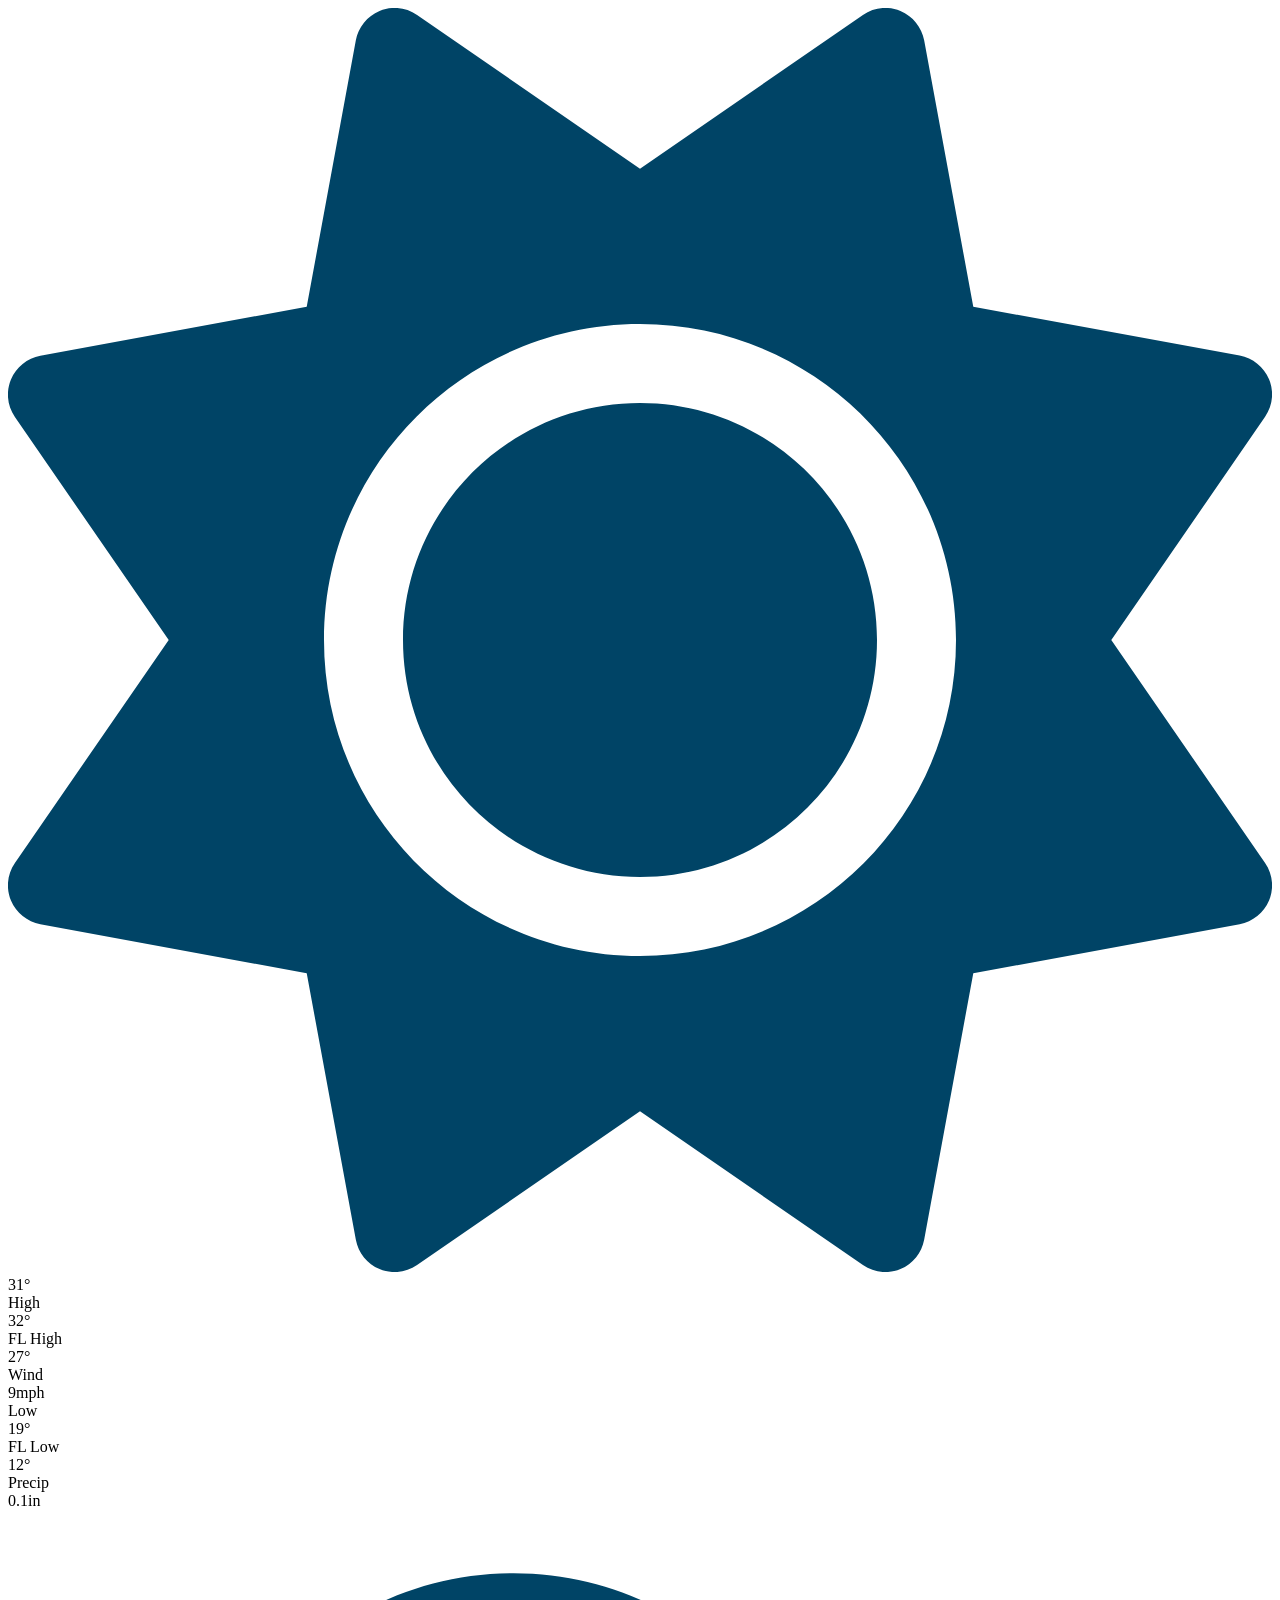
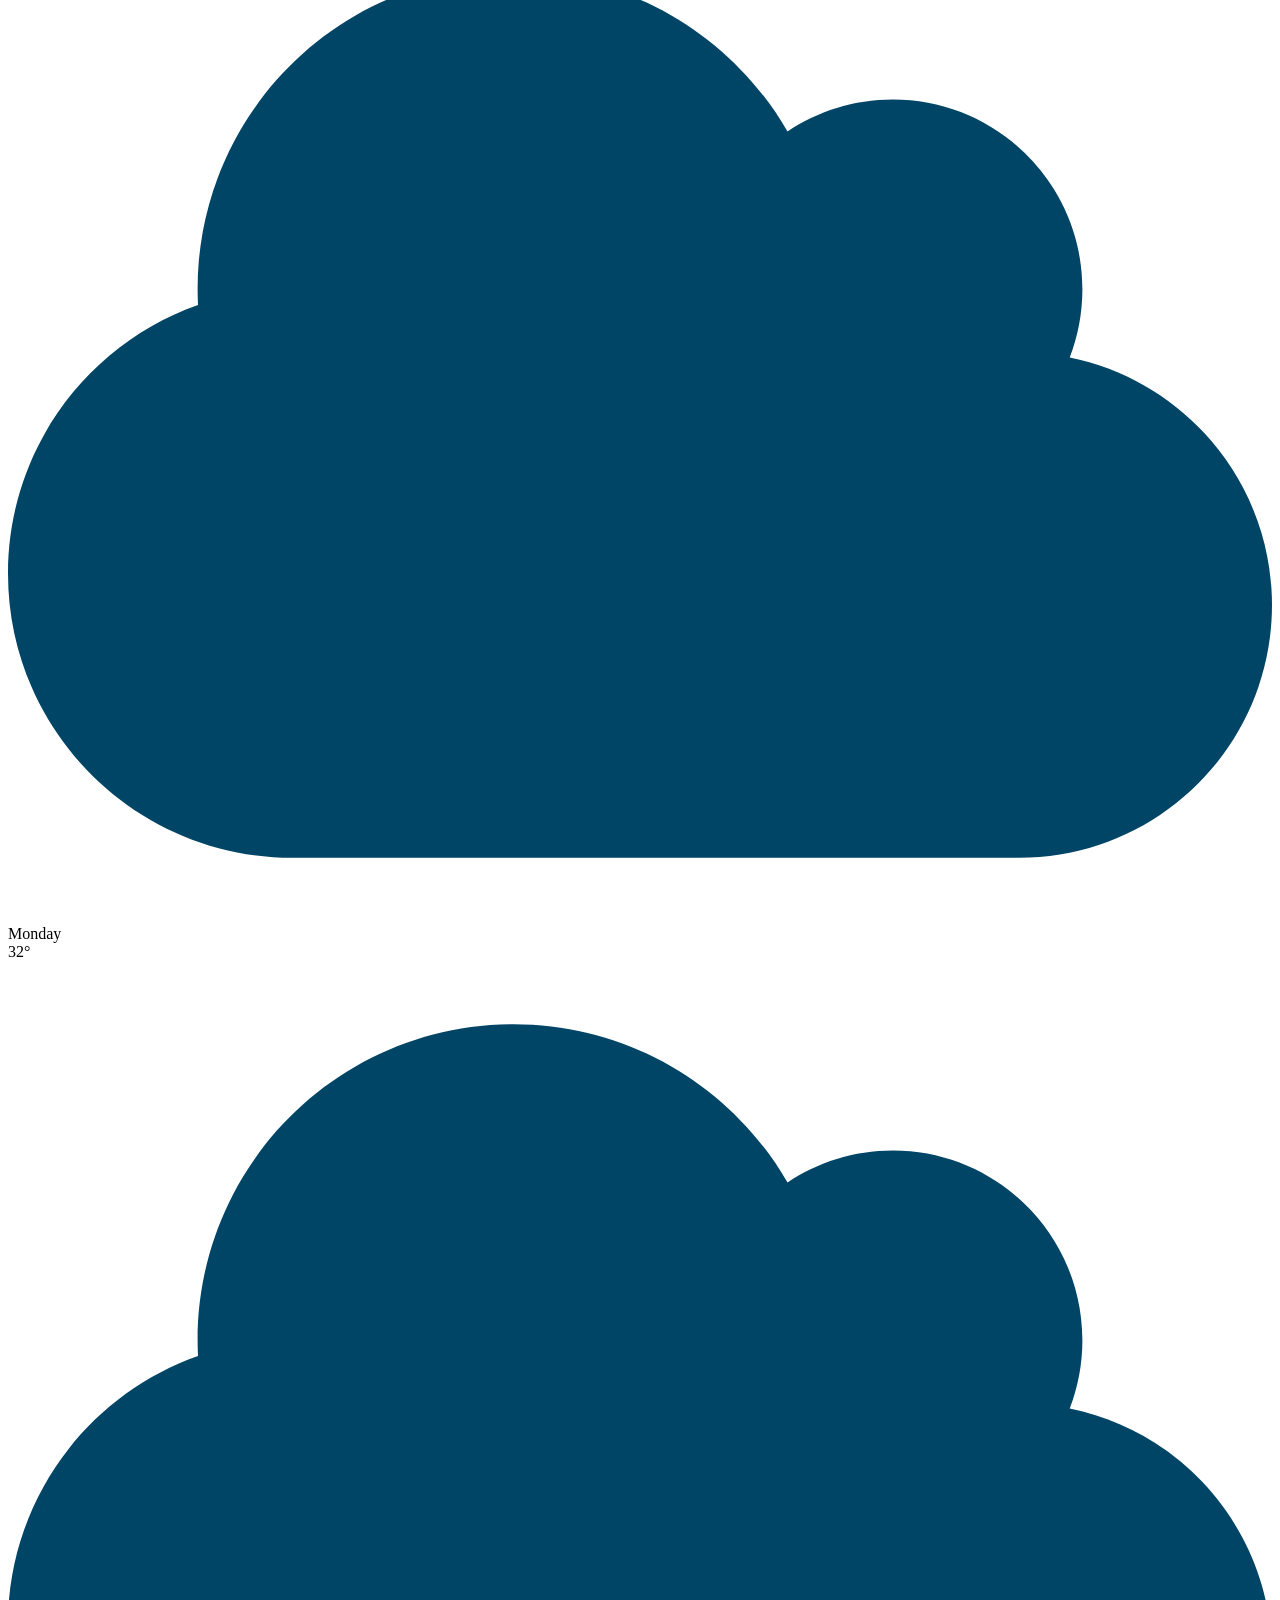
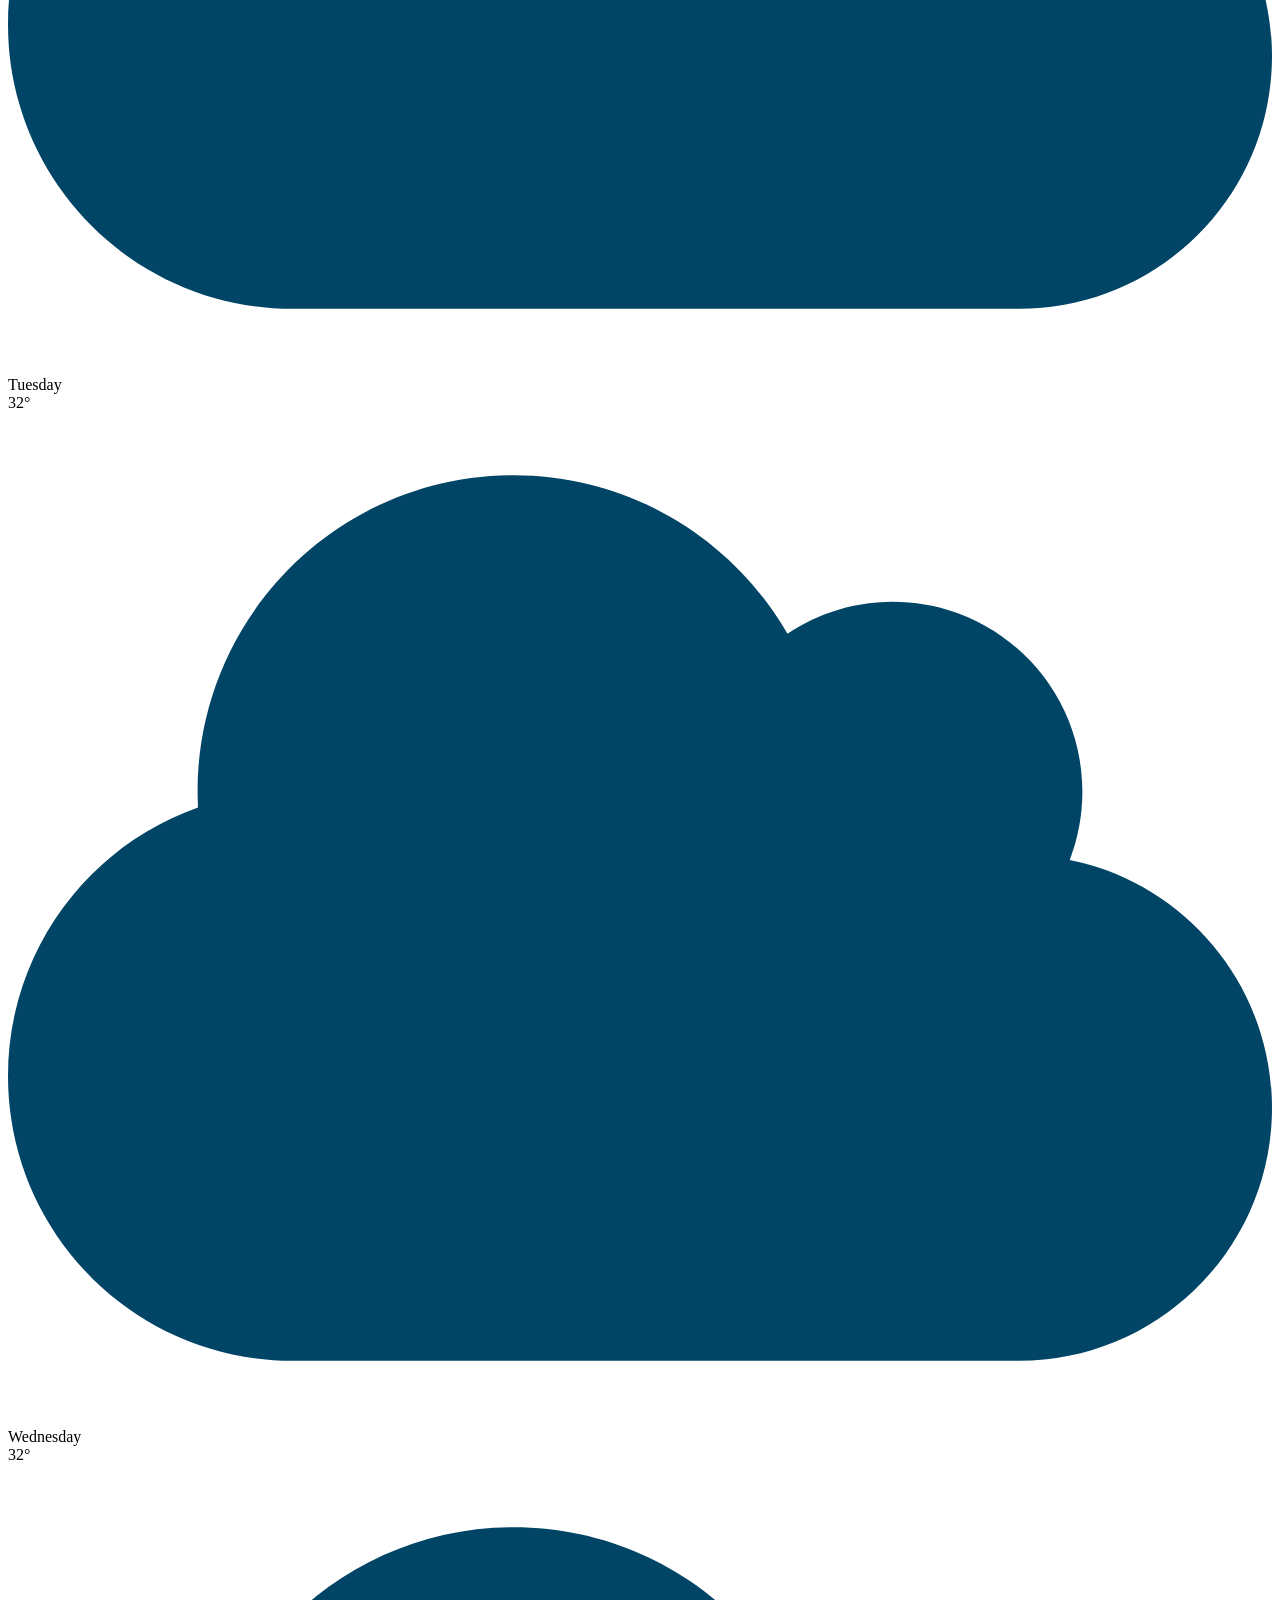
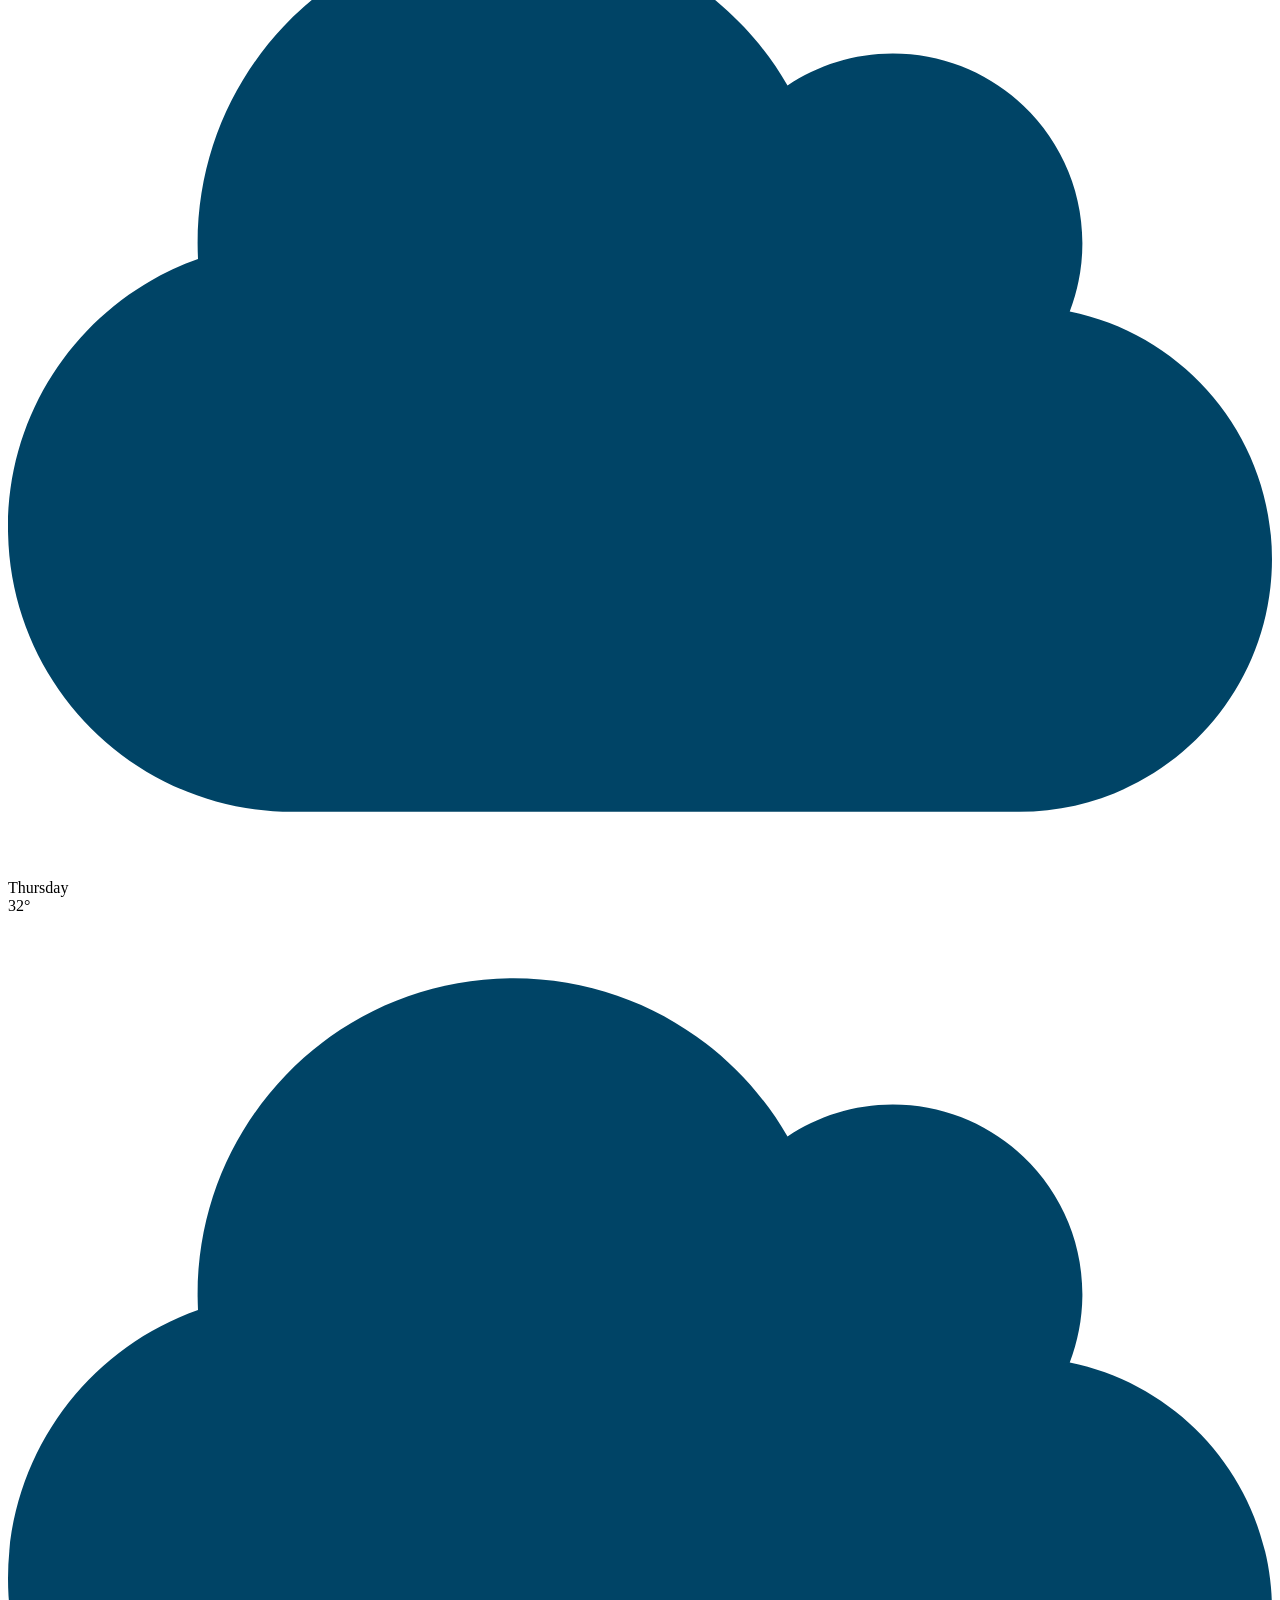
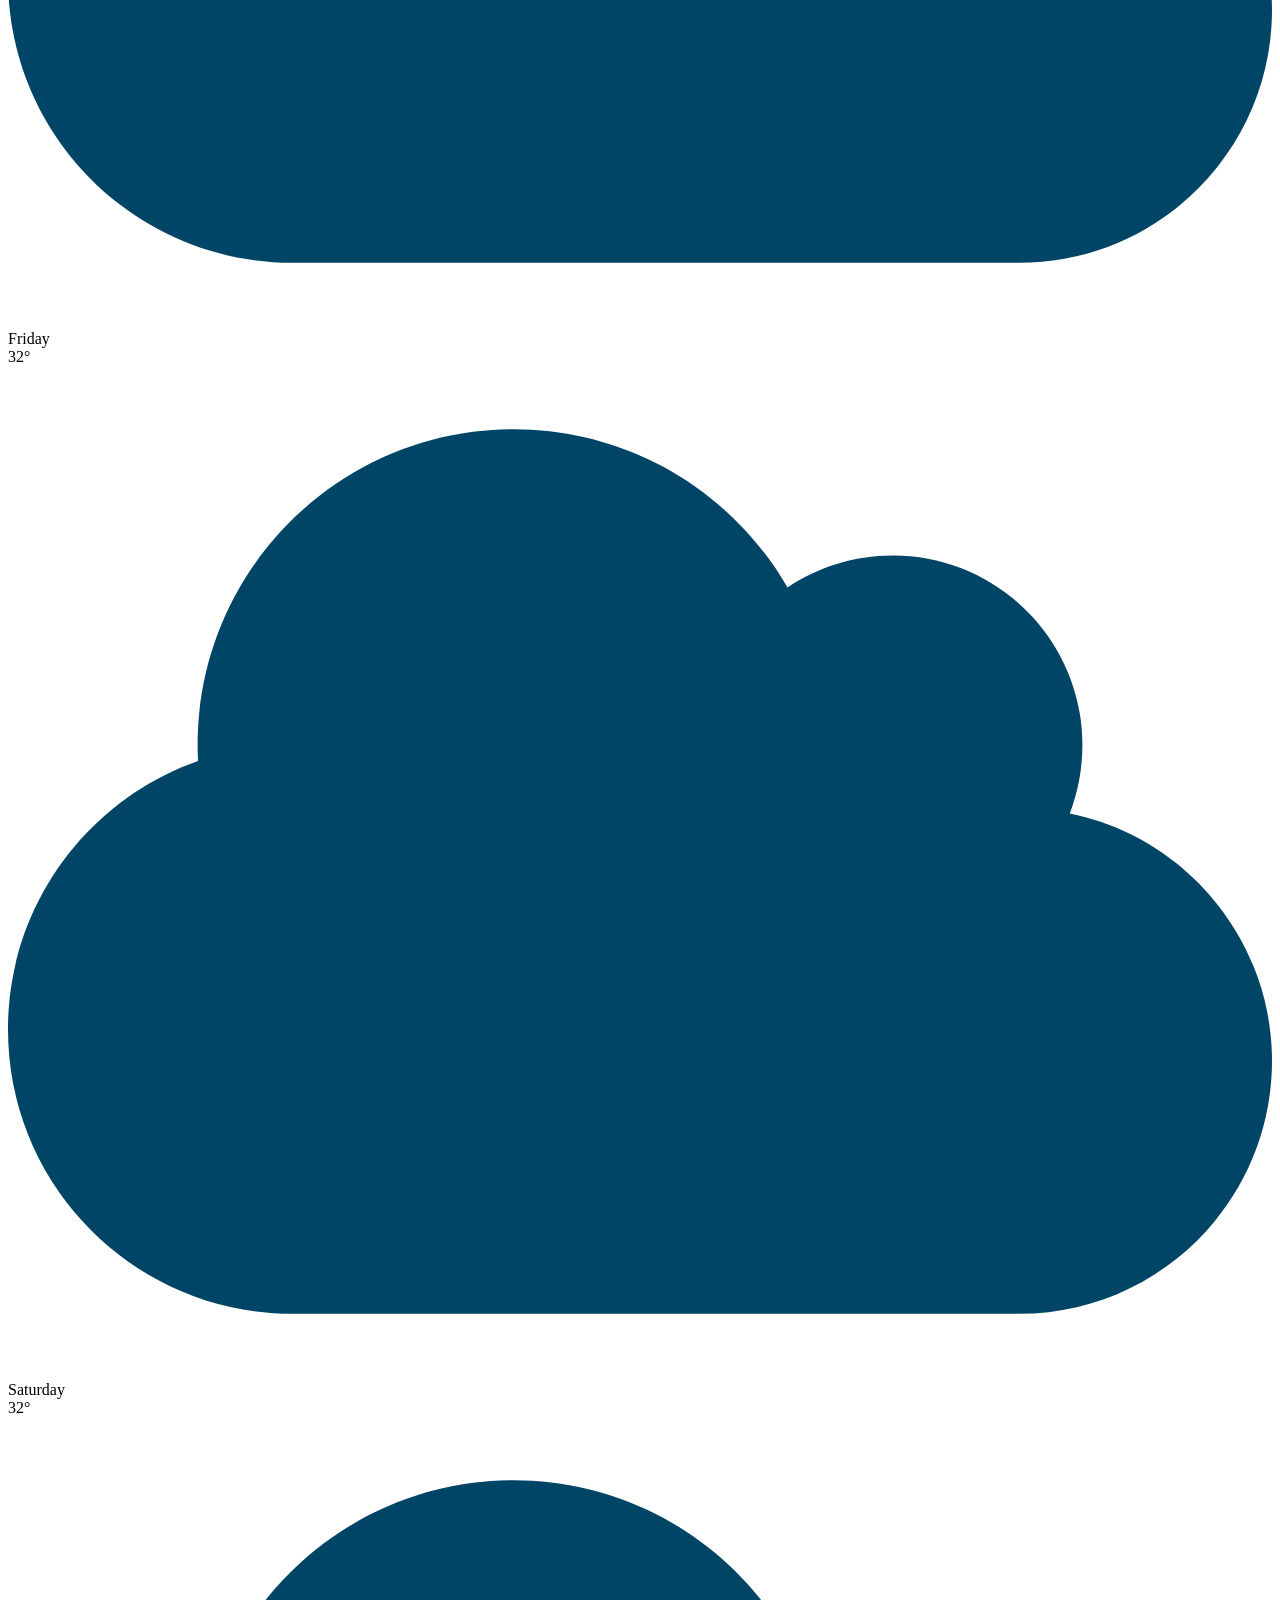
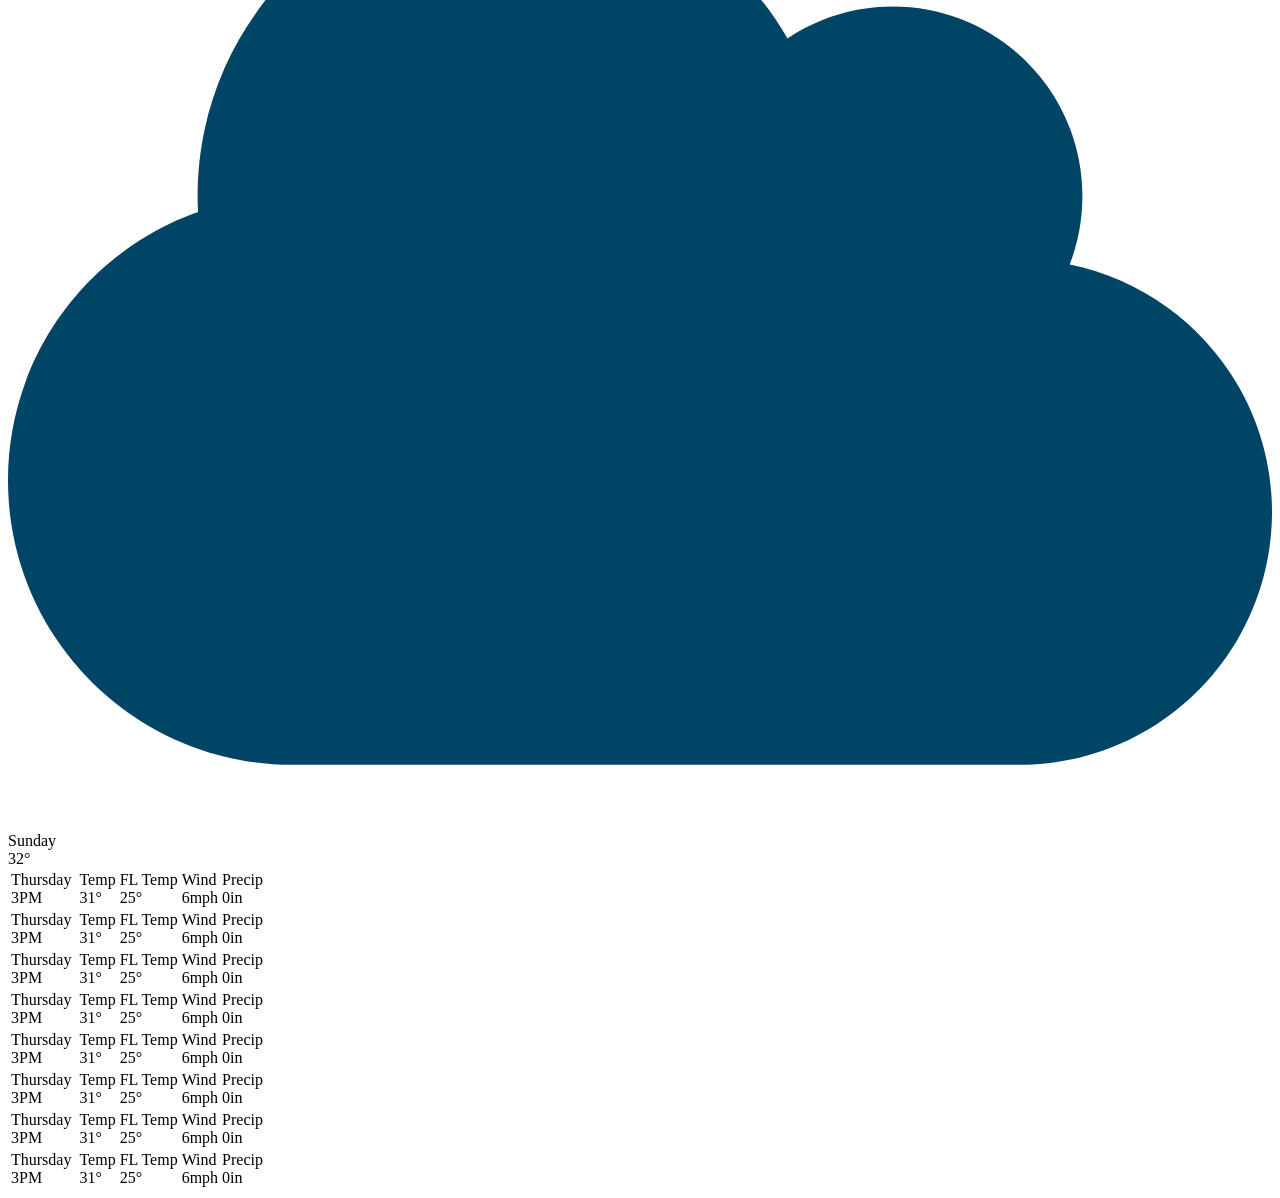
==== index.html @ 0b67111d "Weather" ====
<!DOCTYPE html>
<html lang="en">

<head>
  <meta charset="UTF-8" />

  <meta name="viewport" content="width=device-width, initial-scale=1.0" />
  <title>Vite App</title>
</head>

<body class="blurred">
  <header class="header">
    <div class="header-left">
      <img src="icons/sun.svg" alt="Sun" class="weather-icon large " data-current-icon>
      <div class="header-current-temp">
        <span data-current-temp>31</span>&deg;
      </div>
    </div>
    <div class="header-right">
      <div class="info-group">
        <div class="label">High</div>
        <div><span data-current-high>32</span>&deg;</div>
      </div>

      <div class="info-group">
        <div class="label">FL High</div>
        <div><span data-current-fl-high>27</span>&deg;</div>
      </div>

      <div class="info-group">
        <div class="label">Wind</div>
        <div><span data-current-wind>9</span><span class="value-sub-info">mph</span></div>
      </div>

      <div class="info-group">
        <div class="label">Low</div>
        <div><span data-current-low>19</span>&deg;</div>
      </div>

      <div class="info-group">
        <div class="label">FL Low</div>
        <div><span data-current-fl-low>12</span>&deg;</div>
      </div>

      <div class="info-group">
        <div class="label">Precip</div>
        <div><span data-current-precip>0.1</span><span class="value-sub-info">in</span></div>
      </div>
    </div>

  </header>

  <section class="day-section" data-day-section>
    <div class="day-card">
      <img src="icons/cloud.svg" alt="Cloud" class="weather-icon">
      <div class="day-card-day">Monday</div>
      <div>32&deg;</div>
    </div>

    <div class="day-card">
      <img src="icons/cloud.svg" alt="Cloud" class="weather-icon">
      <div class="day-card-day">Tuesday</div>
      <div>32&deg;</div>
    </div>

    <div class="day-card">
      <img src="icons/cloud.svg" alt="Cloud" class="weather-icon">
      <div class="day-card-day">Wednesday</div>
      <div>32&deg;</div>
    </div>

    <div class="day-card">
      <img src="icons/cloud.svg" alt="Cloud" class="weather-icon">
      <div class="day-card-day">Thursday</div>
      <div>32&deg;</div>
    </div>

    <div class="day-card">
      <img src="icons/cloud.svg" alt="Cloud" class="weather-icon">
      <div class="day-card-day">Friday</div>
      <div>32&deg;</div>
    </div>

    <div class="day-card">
      <img src="icons/cloud.svg" alt="Cloud" class="weather-icon">
      <div class="day-card-day">Saturday</div>
      <div>32&deg;</div>
    </div>

    <div class="day-card">
      <img src="icons/cloud.svg" alt="Cloud" class="weather-icon">
      <div class="day-card-day">Sunday</div>
      <div>32&deg;</div>
    </div>
  </section>


  <table class="hour-section">
    <tbody data-hour-section>
      <tr class="hour-row">
        <td>
          <div class="info-group">
            <div class="label">Thursday</div>
            <div>3PM</div>
          </div>
        </td>
        <td>
          <img src="icons/cloud.svg" class="weather-icon">
        </td>
        <td>
          <div class="info-group">
            <div class="label">Temp</div>
            <div>31&deg;</div>
          </div>
        </td>
        <td>
          <div class="info-group">
            <div class="label">FL Temp</div>
            <div>25&deg;</div>
          </div>
        </td>
        <td>
          <div class="info-group">
            <div class="label">Wind</div>
            <div>6<span class="value-sub-info">mph</span></div>
          </div>
        </td>
        <td>
          <div class="info-group">
            <div class="label">Precip</div>
            <div>0<span class="value-sub-info">in</span></div>
          </div>
        </td>
      </tr>

      <tr class="hour-row">
        <td>
          <div class="info-group">
            <div class="label">Thursday</div>
            <div>3PM</div>
          </div>
        </td>
        <td>
          <img src="icons/cloud.svg" class="weather-icon">
        </td>
        <td>
          <div class="info-group">
            <div class="label">Temp</div>
            <div>31&deg;</div>
          </div>
        </td>
        <td>
          <div class="info-group">
            <div class="label">FL Temp</div>
            <div>25&deg;</div>
          </div>
        </td>
        <td>
          <div class="info-group">
            <div class="label">Wind</div>
            <div>6<span class="value-sub-info">mph</span></div>
          </div>
        </td>
        <td>
          <div class="info-group">
            <div class="label">Precip</div>
            <div>0<span class="value-sub-info">in</span></div>
          </div>
        </td>
      </tr>

      <tr class="hour-row">
        <td>
          <div class="info-group">
            <div class="label">Thursday</div>
            <div>3PM</div>
          </div>
        </td>
        <td>
          <img src="icons/cloud.svg" class="weather-icon">
        </td>
        <td>
          <div class="info-group">
            <div class="label">Temp</div>
            <div>31&deg;</div>
          </div>
        </td>
        <td>
          <div class="info-group">
            <div class="label">FL Temp</div>
            <div>25&deg;</div>
          </div>
        </td>
        <td>
          <div class="info-group">
            <div class="label">Wind</div>
            <div>6<span class="value-sub-info">mph</span></div>
          </div>
        </td>
        <td>
          <div class="info-group">
            <div class="label">Precip</div>
            <div>0<span class="value-sub-info">in</span></div>
          </div>
        </td>
      </tr>

      <tr class="hour-row">
        <td>
          <div class="info-group">
            <div class="label">Thursday</div>
            <div>3PM</div>
          </div>
        </td>
        <td>
          <img src="icons/cloud.svg" class="weather-icon">
        </td>
        <td>
          <div class="info-group">
            <div class="label">Temp</div>
            <div>31&deg;</div>
          </div>
        </td>
        <td>
          <div class="info-group">
            <div class="label">FL Temp</div>
            <div>25&deg;</div>
          </div>
        </td>
        <td>
          <div class="info-group">
            <div class="label">Wind</div>
            <div>6<span class="value-sub-info">mph</span></div>
          </div>
        </td>
        <td>
          <div class="info-group">
            <div class="label">Precip</div>
            <div>0<span class="value-sub-info">in</span></div>
          </div>
        </td>
      </tr>

      <tr class="hour-row">
        <td>
          <div class="info-group">
            <div class="label">Thursday</div>
            <div>3PM</div>
          </div>
        </td>
        <td>
          <img src="icons/cloud.svg" class="weather-icon">
        </td>
        <td>
          <div class="info-group">
            <div class="label">Temp</div>
            <div>31&deg;</div>
          </div>
        </td>
        <td>
          <div class="info-group">
            <div class="label">FL Temp</div>
            <div>25&deg;</div>
          </div>
        </td>
        <td>
          <div class="info-group">
            <div class="label">Wind</div>
            <div>6<span class="value-sub-info">mph</span></div>
          </div>
        </td>
        <td>
          <div class="info-group">
            <div class="label">Precip</div>
            <div>0<span class="value-sub-info">in</span></div>
          </div>
        </td>
      </tr>

      <tr class="hour-row">
        <td>
          <div class="info-group">
            <div class="label">Thursday</div>
            <div>3PM</div>
          </div>
        </td>
        <td>
          <img src="icons/cloud.svg" class="weather-icon">
        </td>
        <td>
          <div class="info-group">
            <div class="label">Temp</div>
            <div>31&deg;</div>
          </div>
        </td>
        <td>
          <div class="info-group">
            <div class="label">FL Temp</div>
            <div>25&deg;</div>
          </div>
        </td>
        <td>
          <div class="info-group">
            <div class="label">Wind</div>
            <div>6<span class="value-sub-info">mph</span></div>
          </div>
        </td>
        <td>
          <div class="info-group">
            <div class="label">Precip</div>
            <div>0<span class="value-sub-info">in</span></div>
          </div>
        </td>
      </tr>

      <tr class="hour-row">
        <td>
          <div class="info-group">
            <div class="label">Thursday</div>
            <div>3PM</div>
          </div>
        </td>
        <td>
          <img src="icons/cloud.svg" class="weather-icon">
        </td>
        <td>
          <div class="info-group">
            <div class="label">Temp</div>
            <div>31&deg;</div>
          </div>
        </td>
        <td>
          <div class="info-group">
            <div class="label">FL Temp</div>
            <div>25&deg;</div>
          </div>
        </td>
        <td>
          <div class="info-group">
            <div class="label">Wind</div>
            <div>6<span class="value-sub-info">mph</span></div>
          </div>
        </td>
        <td>
          <div class="info-group">
            <div class="label">Precip</div>
            <div>0<span class="value-sub-info">in</span></div>
          </div>
        </td>
      </tr>

      <tr class="hour-row">
        <td>
          <div class="info-group">
            <div class="label">Thursday</div>
            <div>3PM</div>
          </div>
        </td>
        <td>
          <img src="icons/cloud.svg" class="weather-icon">
        </td>
        <td>
          <div class="info-group">
            <div class="label">Temp</div>
            <div>31&deg;</div>
          </div>
        </td>
        <td>
          <div class="info-group">
            <div class="label">FL Temp</div>
            <div>25&deg;</div>
          </div>
        </td>
        <td>
          <div class="info-group">
            <div class="label">Wind</div>
            <div>6<span class="value-sub-info">mph</span></div>
          </div>
        </td>
        <td>
          <div class="info-group">
            <div class="label">Precip</div>
            <div>0<span class="value-sub-info">in</span></div>
          </div>
        </td>
      </tr>



    </tbody>

  </table>

  <template id="day-card-template">
    <div class="day-card">
      <img data-icon alt="Cloud" class="weather-icon">
      <div class="day-card-day" data-date></div>
      <div>
        <span data-temp></span>
            <span>&deg;</span>
          </div>
    </div>
  </template>
  <template id="hour-row-template">
    <tr class="hour-row">
      <td>
        <div class="info-group">
          <div class="label" data-day></div>
          <div data-time></div>
        </div>
      </td>
      <td>
        <img data-icon class="weather-icon">
      </td>
      <td>
        <div class="info-group">
          <div class="label">Temp</div>
          <div><span data-temp></span><span>&deg;</span></div>
        </div>
      </td>
      <td>
        <div class="info-group">
          <div class="label">FL Temp</div>
          <div><span data-fl-temp></span><span>&deg;</span></div>
        </div>
      
      </td>
      <td>
        <div class="info-group">
          <div class="label">Wind</div>
          <div><span data-wind><span class="value-sub-info">mph</span></div>
        </div>
       
      </td>
      <td>
        <div class="info-group">
          <div class="label">Precip</div>
          <div><span data-precip><span class="value-sub-info">in</span></div>
        </div>
      </td>
    </tr>

  </template>
  <script type="module" src="main.js"></script>
</body>

</html>
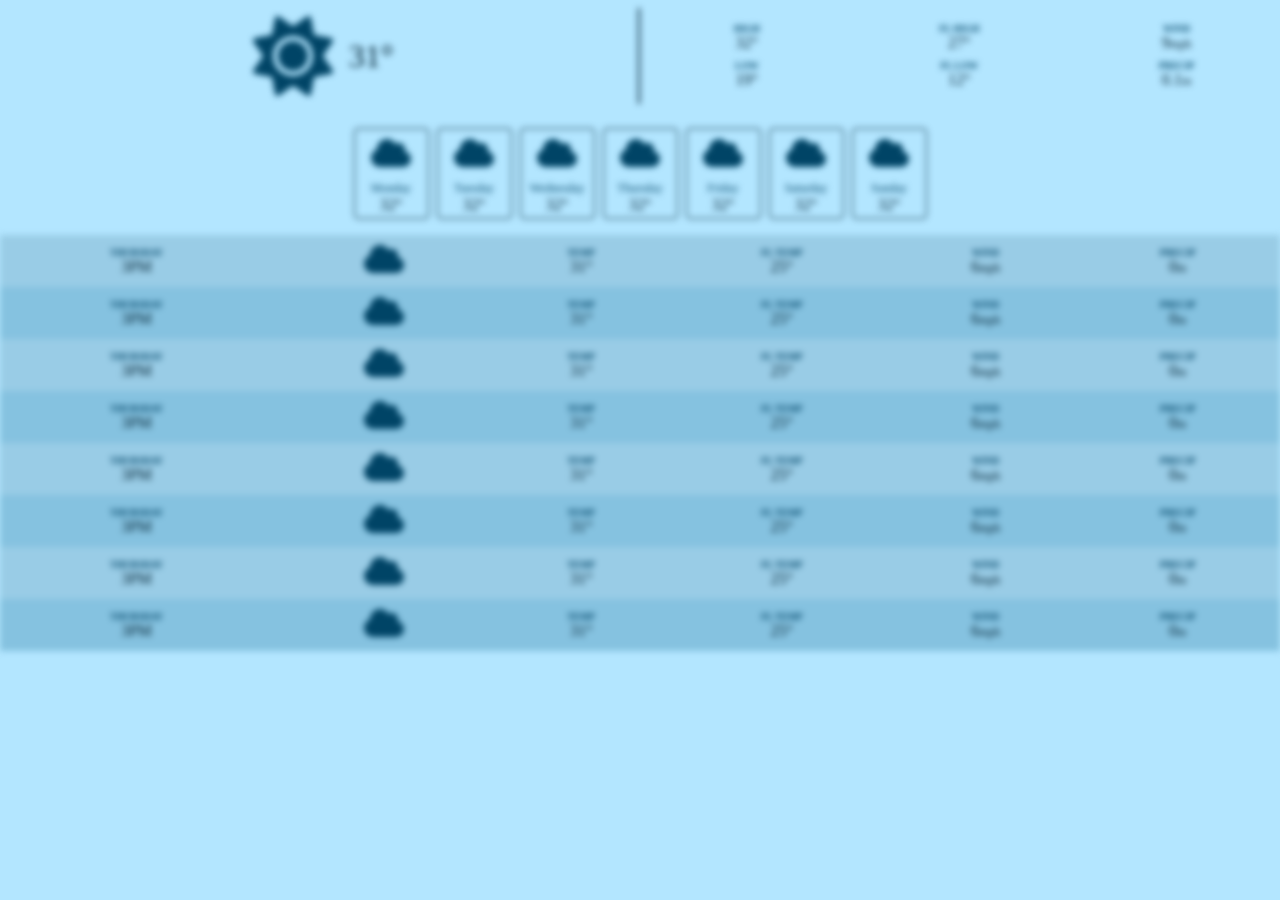
==== commit 765fcd3c: "Weather" ====
--- a/index.html
+++ b/index.html
@@ -5,6 +5,7 @@
   <meta charset="UTF-8" />
 
   <meta name="viewport" content="width=device-width, initial-scale=1.0" />
+  <link rel="stylesheet" href="style.css" type="text/css" />
   <title>Vite App</title>
 </head>
 
@@ -441,7 +442,7 @@
     </tr>
 
   </template>
-  <script type="module" src="main.js"></script>
+  <script type="module" src="./main.js"></script>
 </body>
 
 </html>
--- a/style.css
+++ b/style.css
@@ -0,0 +1,109 @@
+*,*::after,*::before{
+  box-sizing: border-box;
+}
+
+body{
+  margin:0;
+  background-color: hsl(200, 100%, 85%);
+  color: hsl(200,100%,10%);
+ 
+
+}
+.blurred{
+  filter: blur(3px);
+  overflow: hidden;
+}
+.header{
+  display: flex;
+  align-items: center;
+  
+}
+.header-left{
+ 
+  display:flex;
+  width: 50%;
+  align-items: center;
+  justify-content: center;
+  margin:0.5rem;
+  padding: .5rem;
+  border-right:2px solid hsl(200,100%,10%) ;
+}
+.weather-icon{
+  height: 40px;
+  width:40px;
+  object-fit: contain;
+}
+.weather-icon.large{
+  width: 80px;
+  height: 80px;
+}
+.header-current-temp{
+  font-size: 2rem;
+  margin-left: 1rem;
+}
+
+.header-right{
+  display:grid;
+  width: 50%;
+  justify-content: space-around;
+  gap: .5rem;
+  grid-template-columns: repeat(3,auto);
+  grid-template-rows: repeat(2,auto);
+  
+}
+
+.info-group{
+  display: flex;
+  flex-direction: column;
+  align-items: center;
+  
+}
+.label{
+  text-transform: uppercase;
+  font-size: .6rem;
+  font-weight: bold;
+  color: hsl(200,100%,20%);
+}
+.value-sub-info{
+  font-weight: lighter;
+  font-size: 0.75rem;
+}
+
+.day-section{
+  display:grid;
+  grid-template-columns: repeat(auto-fit,75px);
+  gap:0.5rem;
+  justify-content: center;
+  padding:1rem;
+  
+}
+
+.day-card{
+  display: flex;
+  flex-direction: column;
+  align-items: center;
+  border: 1px solid hsl(200,100%,10%);
+  border-radius: .25rem;
+  padding:.25rem;
+}
+
+.day-card-day{
+  font-size: 0.75rem;
+  color: hsl(200,100%,20%);
+  margin-top: 0.5rem;
+}
+
+.hour-section{
+  width: 100%;
+  text-align: center;
+  border-spacing: 0;
+}
+.hour-row{
+  background-color: hsl(200,60%,75%);
+}
+.hour-row:nth-child(2n){
+  background-color: hsl(200,60%,70%);
+}
+.hour-row>td{
+ padding:0.25rem 0.5rem;
+}
